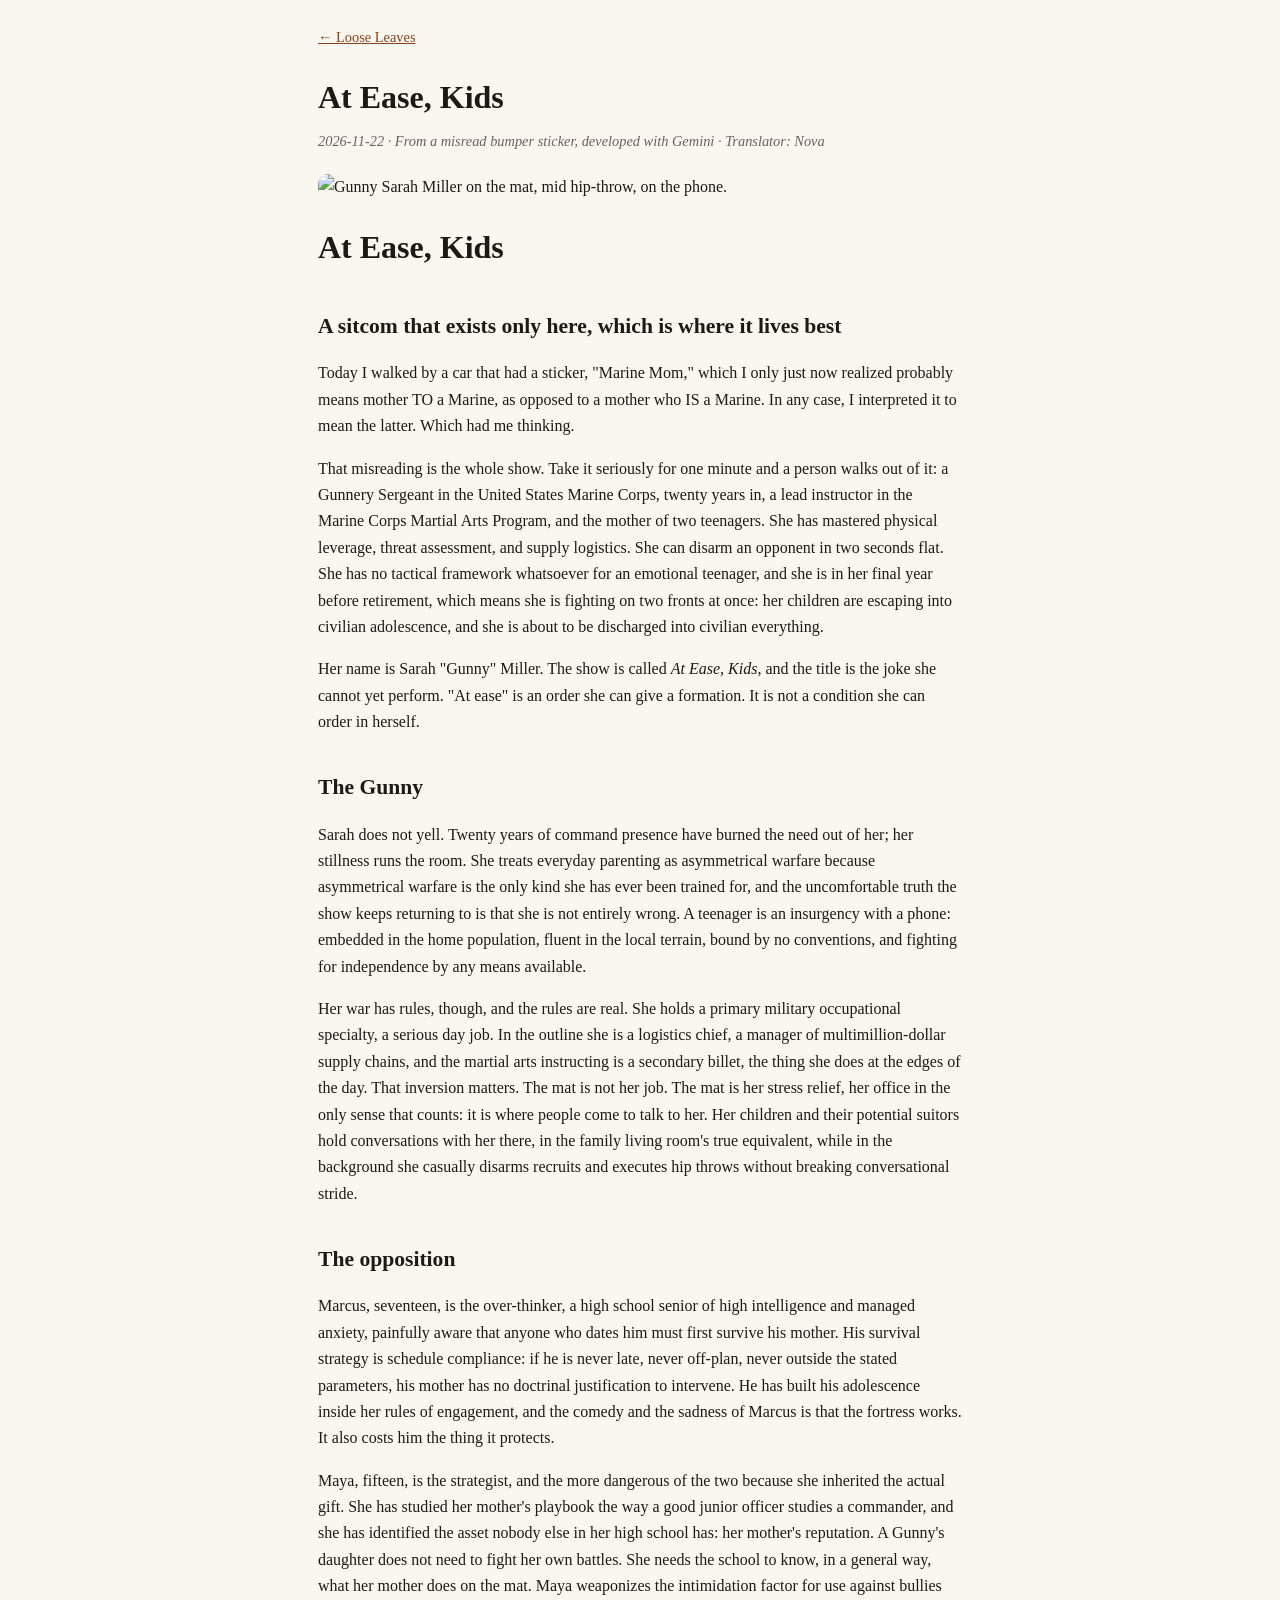
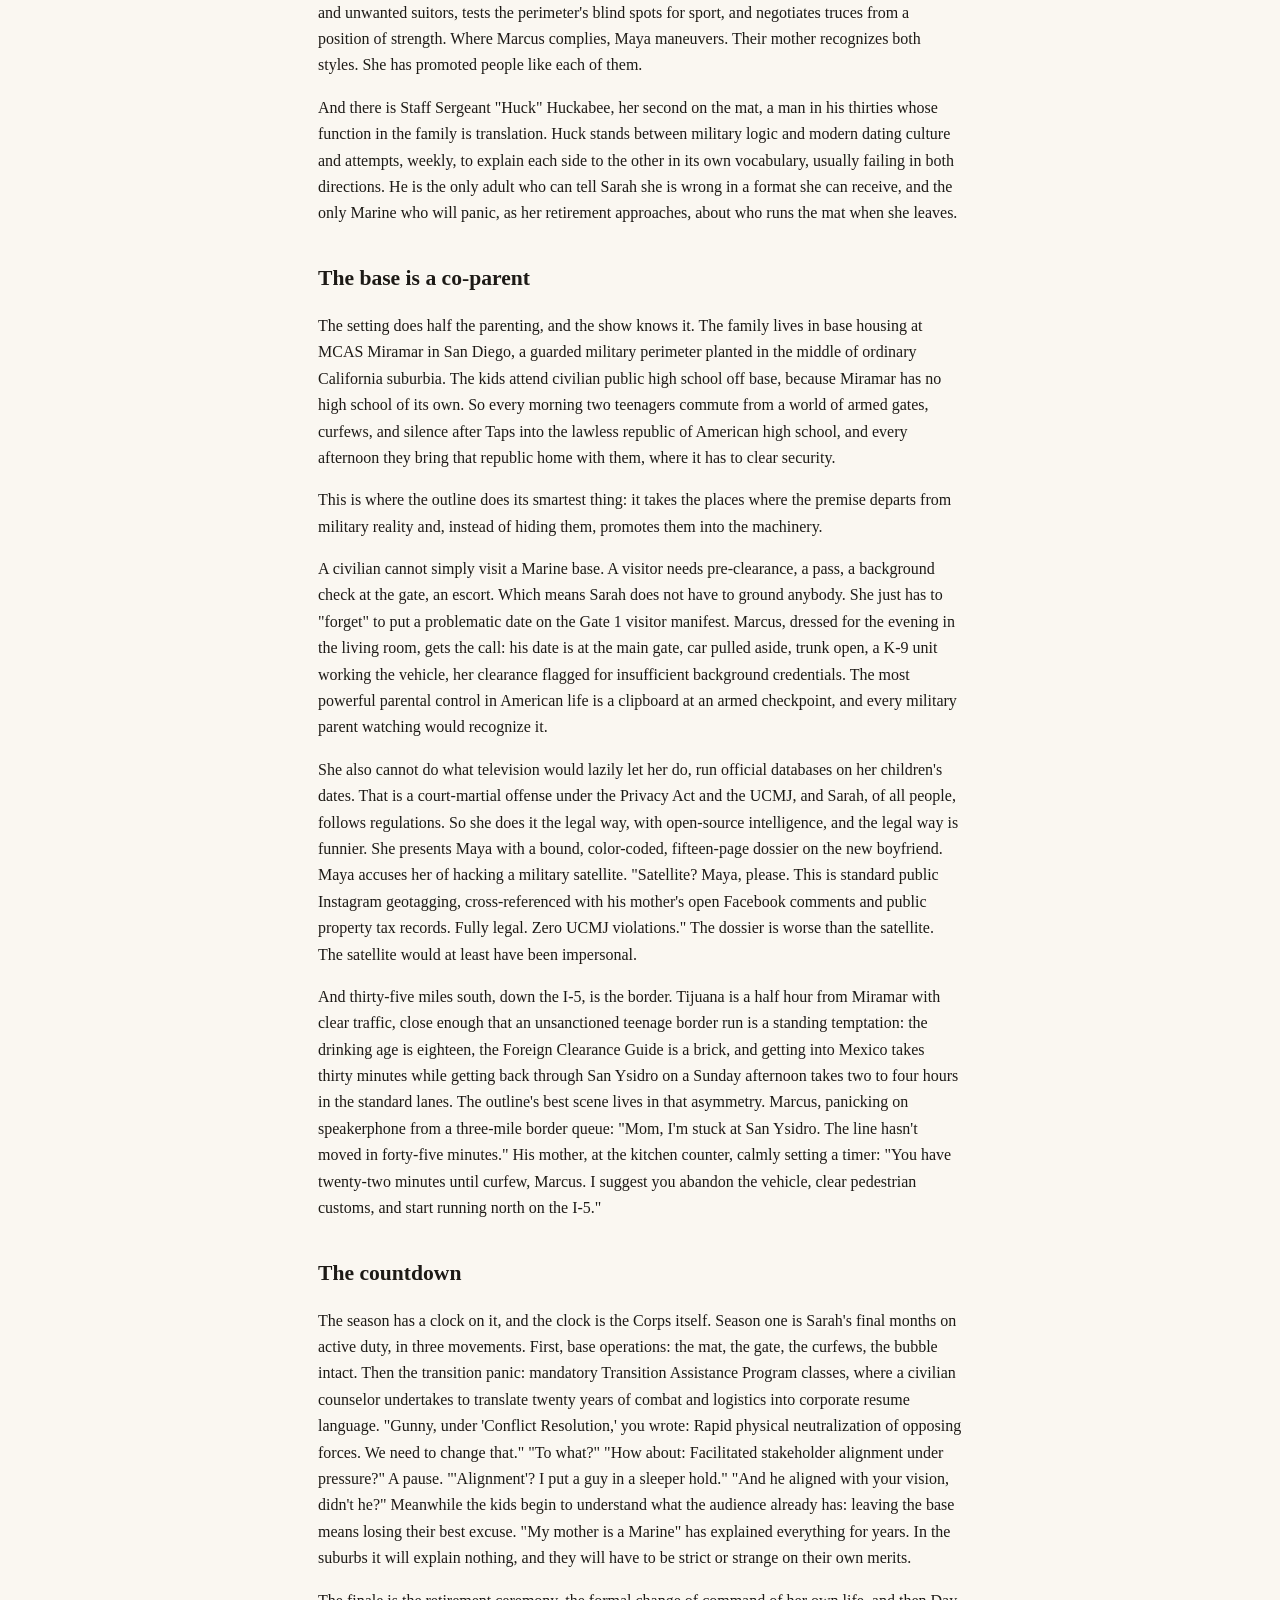
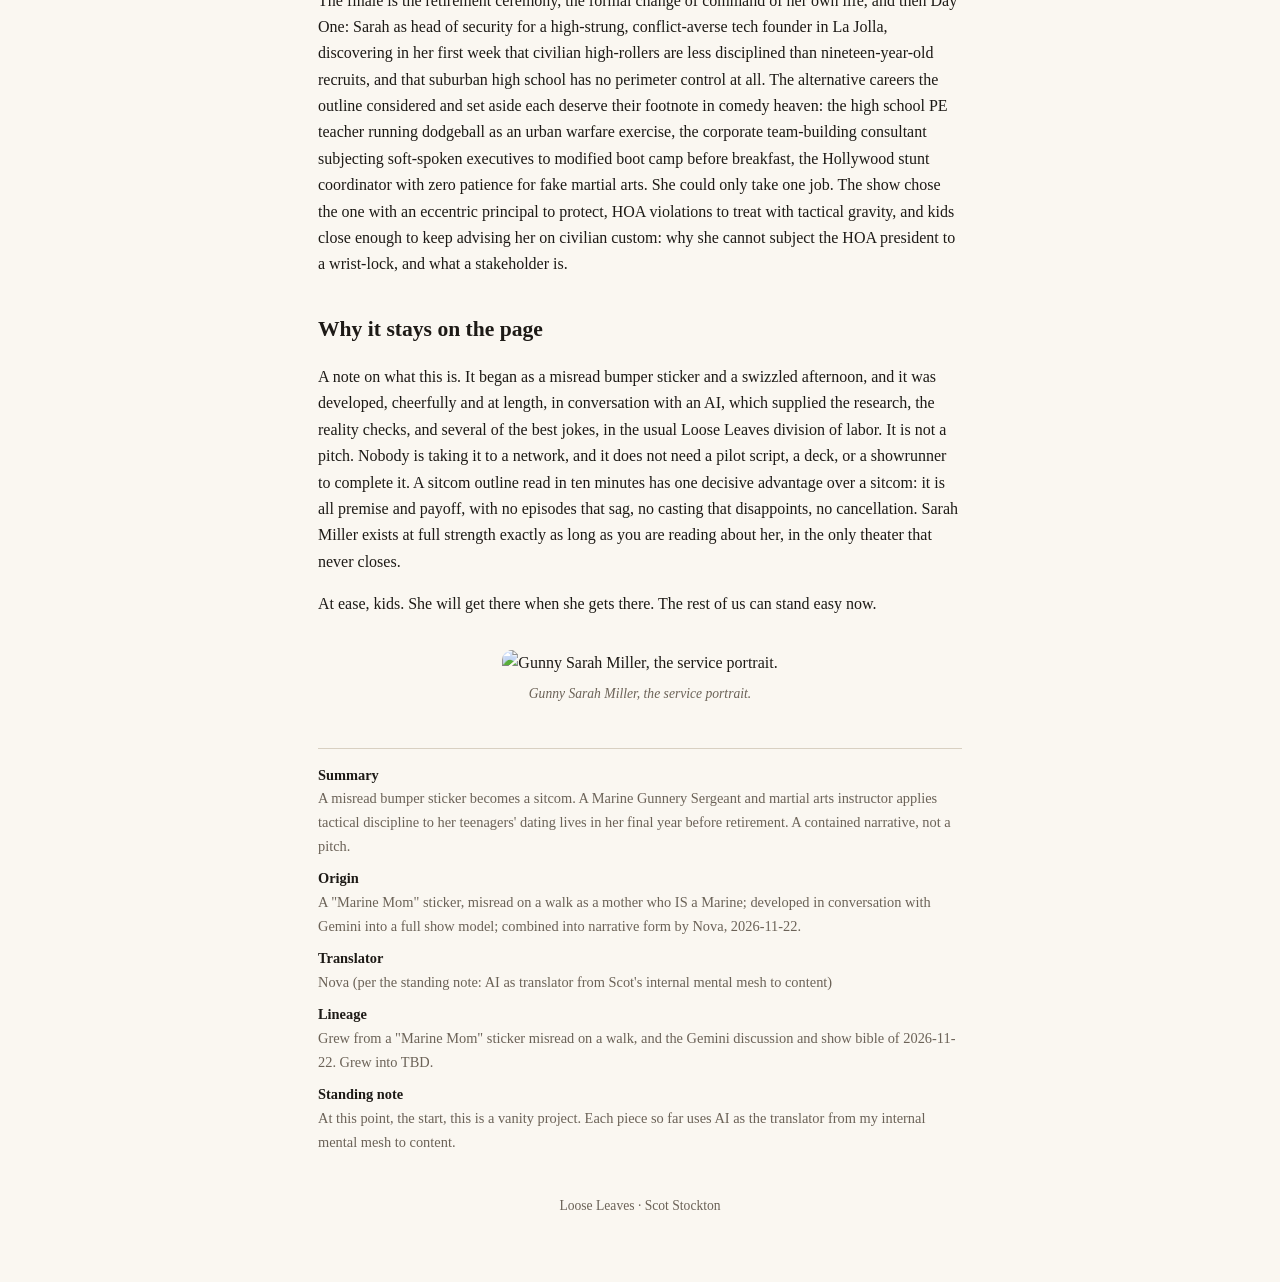
==== at-ease-kids.html @ f28705c7 "Add files via upload" ====
<!DOCTYPE html>
<html lang="en"><head><meta charset="utf-8">
<meta name="viewport" content="width=device-width, initial-scale=1">
<title>At Ease, Kids — Loose Leaves</title><meta name="description" content="A misread bumper sticker becomes a sitcom. A Marine Gunnery Sergeant and martial arts instructor applies tactical discipline to her teenagers' dating lives in her final year before retirement. A contained narrative, not a pitch.">
<meta property="og:title" content="At Ease, Kids — Loose Leaves"><meta property="og:description" content="A misread bumper sticker becomes a sitcom. A Marine Gunnery Sergeant and martial arts instructor applies tactical discipline to her teenagers' dating lives in her final year before retirement. A contained narrative, not a pitch.">
<meta property="og:type" content="article"><meta property="og:url" content="https://auriclux.github.io/ll/at-ease-kids">
<meta property="og:image" content="https://auriclux.github.io/ll/assets/at-ease-kids-dress.jpg">
<link rel="icon" type="image/png" href="favicon.png">
<link rel="stylesheet" href="style.css"></head>
<body><div class="wrap">
<a class="back" href="./">← Loose Leaves</a>
<h1 style="font-size:2rem;margin:.2em 0">At Ease, Kids</h1>
<p class="provenance">2026-11-22 · From a misread bumper sticker, developed with Gemini · Translator: Nova</p>
<img class="header-img" src="assets/at-ease-kids-mat.jpg" alt="Gunny Sarah Miller on the mat, mid hip-throw, on the phone.">
<h1>At Ease, Kids</h1>
<h2>A sitcom that exists only here, which is where it lives best</h2>
<p>Today I walked by a car that had a sticker, "Marine Mom," which I only just now realized probably means mother TO a Marine, as opposed to a mother who IS a Marine. In any case, I interpreted it to mean the latter. Which had me thinking.</p>
<p>That misreading is the whole show. Take it seriously for one minute and a person walks out of it: a Gunnery Sergeant in the United States Marine Corps, twenty years in, a lead instructor in the Marine Corps Martial Arts Program, and the mother of two teenagers. She has mastered physical leverage, threat assessment, and supply logistics. She can disarm an opponent in two seconds flat. She has no tactical framework whatsoever for an emotional teenager, and she is in her final year before retirement, which means she is fighting on two fronts at once: her children are escaping into civilian adolescence, and she is about to be discharged into civilian everything.</p>
<p>Her name is Sarah "Gunny" Miller. The show is called <em>At Ease, Kids</em>, and the title is the joke she cannot yet perform. "At ease" is an order she can give a formation. It is not a condition she can order in herself.</p>
<h2>The Gunny</h2>
<p>Sarah does not yell. Twenty years of command presence have burned the need out of her; her stillness runs the room. She treats everyday parenting as asymmetrical warfare because asymmetrical warfare is the only kind she has ever been trained for, and the uncomfortable truth the show keeps returning to is that she is not entirely wrong. A teenager is an insurgency with a phone: embedded in the home population, fluent in the local terrain, bound by no conventions, and fighting for independence by any means available.</p>
<p>Her war has rules, though, and the rules are real. She holds a primary military occupational specialty, a serious day job. In the outline she is a logistics chief, a manager of multimillion-dollar supply chains, and the martial arts instructing is a secondary billet, the thing she does at the edges of the day. That inversion matters. The mat is not her job. The mat is her stress relief, her office in the only sense that counts: it is where people come to talk to her. Her children and their potential suitors hold conversations with her there, in the family living room's true equivalent, while in the background she casually disarms recruits and executes hip throws without breaking conversational stride.</p>
<h2>The opposition</h2>
<p>Marcus, seventeen, is the over-thinker, a high school senior of high intelligence and managed anxiety, painfully aware that anyone who dates him must first survive his mother. His survival strategy is schedule compliance: if he is never late, never off-plan, never outside the stated parameters, his mother has no doctrinal justification to intervene. He has built his adolescence inside her rules of engagement, and the comedy and the sadness of Marcus is that the fortress works. It also costs him the thing it protects.</p>
<p>Maya, fifteen, is the strategist, and the more dangerous of the two because she inherited the actual gift. She has studied her mother's playbook the way a good junior officer studies a commander, and she has identified the asset nobody else in her high school has: her mother's reputation. A Gunny's daughter does not need to fight her own battles. She needs the school to know, in a general way, what her mother does on the mat. Maya weaponizes the intimidation factor for use against bullies and unwanted suitors, tests the perimeter's blind spots for sport, and negotiates truces from a position of strength. Where Marcus complies, Maya maneuvers. Their mother recognizes both styles. She has promoted people like each of them.</p>
<p>And there is Staff Sergeant "Huck" Huckabee, her second on the mat, a man in his thirties whose function in the family is translation. Huck stands between military logic and modern dating culture and attempts, weekly, to explain each side to the other in its own vocabulary, usually failing in both directions. He is the only adult who can tell Sarah she is wrong in a format she can receive, and the only Marine who will panic, as her retirement approaches, about who runs the mat when she leaves.</p>
<h2>The base is a co-parent</h2>
<p>The setting does half the parenting, and the show knows it. The family lives in base housing at MCAS Miramar in San Diego, a guarded military perimeter planted in the middle of ordinary California suburbia. The kids attend civilian public high school off base, because Miramar has no high school of its own. So every morning two teenagers commute from a world of armed gates, curfews, and silence after Taps into the lawless republic of American high school, and every afternoon they bring that republic home with them, where it has to clear security.</p>
<p>This is where the outline does its smartest thing: it takes the places where the premise departs from military reality and, instead of hiding them, promotes them into the machinery.</p>
<p>A civilian cannot simply visit a Marine base. A visitor needs pre-clearance, a pass, a background check at the gate, an escort. Which means Sarah does not have to ground anybody. She just has to "forget" to put a problematic date on the Gate 1 visitor manifest. Marcus, dressed for the evening in the living room, gets the call: his date is at the main gate, car pulled aside, trunk open, a K-9 unit working the vehicle, her clearance flagged for insufficient background credentials. The most powerful parental control in American life is a clipboard at an armed checkpoint, and every military parent watching would recognize it.</p>
<p>She also cannot do what television would lazily let her do, run official databases on her children's dates. That is a court-martial offense under the Privacy Act and the UCMJ, and Sarah, of all people, follows regulations. So she does it the legal way, with open-source intelligence, and the legal way is funnier. She presents Maya with a bound, color-coded, fifteen-page dossier on the new boyfriend. Maya accuses her of hacking a military satellite. "Satellite? Maya, please. This is standard public Instagram geotagging, cross-referenced with his mother's open Facebook comments and public property tax records. Fully legal. Zero UCMJ violations." The dossier is worse than the satellite. The satellite would at least have been impersonal.</p>
<p>And thirty-five miles south, down the I-5, is the border. Tijuana is a half hour from Miramar with clear traffic, close enough that an unsanctioned teenage border run is a standing temptation: the drinking age is eighteen, the Foreign Clearance Guide is a brick, and getting into Mexico takes thirty minutes while getting back through San Ysidro on a Sunday afternoon takes two to four hours in the standard lanes. The outline's best scene lives in that asymmetry. Marcus, panicking on speakerphone from a three-mile border queue: "Mom, I'm stuck at San Ysidro. The line hasn't moved in forty-five minutes." His mother, at the kitchen counter, calmly setting a timer: "You have twenty-two minutes until curfew, Marcus. I suggest you abandon the vehicle, clear pedestrian customs, and start running north on the I-5."</p>
<h2>The countdown</h2>
<p>The season has a clock on it, and the clock is the Corps itself. Season one is Sarah's final months on active duty, in three movements. First, base operations: the mat, the gate, the curfews, the bubble intact. Then the transition panic: mandatory Transition Assistance Program classes, where a civilian counselor undertakes to translate twenty years of combat and logistics into corporate resume language. "Gunny, under 'Conflict Resolution,' you wrote: Rapid physical neutralization of opposing forces. We need to change that." "To what?" "How about: Facilitated stakeholder alignment under pressure?" A pause. "'Alignment'? I put a guy in a sleeper hold." "And he aligned with your vision, didn't he?" Meanwhile the kids begin to understand what the audience already has: leaving the base means losing their best excuse. "My mother is a Marine" has explained everything for years. In the suburbs it will explain nothing, and they will have to be strict or strange on their own merits.</p>
<p>The finale is the retirement ceremony, the formal change of command of her own life, and then Day One: Sarah as head of security for a high-strung, conflict-averse tech founder in La Jolla, discovering in her first week that civilian high-rollers are less disciplined than nineteen-year-old recruits, and that suburban high school has no perimeter control at all. The alternative careers the outline considered and set aside each deserve their footnote in comedy heaven: the high school PE teacher running dodgeball as an urban warfare exercise, the corporate team-building consultant subjecting soft-spoken executives to modified boot camp before breakfast, the Hollywood stunt coordinator with zero patience for fake martial arts. She could only take one job. The show chose the one with an eccentric principal to protect, HOA violations to treat with tactical gravity, and kids close enough to keep advising her on civilian custom: why she cannot subject the HOA president to a wrist-lock, and what a stakeholder is.</p>
<h2>Why it stays on the page</h2>
<p>A note on what this is. It began as a misread bumper sticker and a swizzled afternoon, and it was developed, cheerfully and at length, in conversation with an AI, which supplied the research, the reality checks, and several of the best jokes, in the usual Loose Leaves division of labor. It is not a pitch. Nobody is taking it to a network, and it does not need a pilot script, a deck, or a showrunner to complete it. A sitcom outline read in ten minutes has one decisive advantage over a sitcom: it is all premise and payoff, with no episodes that sag, no casting that disappoints, no cancellation. Sarah Miller exists at full strength exactly as long as you are reading about her, in the only theater that never closes.</p>
<p>At ease, kids. She will get there when she gets there. The rest of us can stand easy now.</p>
<figure class="closing"><img src="assets/at-ease-kids-dress.jpg" alt="Gunny Sarah Miller, the service portrait."><figcaption>Gunny Sarah Miller, the service portrait.</figcaption></figure>
<dl class="colophon">
<dt>Summary</dt><dd>A misread bumper sticker becomes a sitcom. A Marine Gunnery Sergeant and martial arts instructor applies tactical discipline to her teenagers' dating lives in her final year before retirement. A contained narrative, not a pitch.</dd>
<dt>Origin</dt><dd>A "Marine Mom" sticker, misread on a walk as a mother who IS a Marine; developed in conversation with Gemini into a full show model; combined into narrative form by Nova, 2026-11-22.</dd>
<dt>Translator</dt><dd>Nova (per the standing note: AI as translator from Scot's internal mental mesh to content)</dd>
<dt>Lineage</dt><dd>Grew from a "Marine Mom" sticker misread on a walk, and the Gemini discussion and
show bible of 2026-11-22. Grew into TBD.</dd>
<dt>Standing note</dt><dd>At this point, the start, this is a vanity project. Each piece so far
uses AI as the translator from my internal mental mesh to content.</dd>
</dl>
<footer>Loose Leaves · Scot Stockton</footer>
</div></body></html>
---- style.css ----
:root{--ink:#1d1a16;--paper:#faf7f1;--accent:#8C4218;--soft:#6b6257}
*{box-sizing:border-box} body{margin:0;background:var(--paper);color:var(--ink);
font-family:Georgia,'Times New Roman',serif;line-height:1.65}
.wrap{max-width:680px;margin:0 auto;padding:24px 18px 64px}
.masthead{text-align:center;padding:28px 0 6px}
.masthead h1{font-size:2.4rem;margin:0;letter-spacing:.02em}
.masthead .sub{font-size:1.25rem;font-style:italic;color:var(--accent);margin:.2em 0 0}
.masthead .subsub{font-size:1rem;color:var(--soft);margin:.15em 0 0}
.note{border-top:1px solid #d8d0c2;border-bottom:1px solid #d8d0c2;
padding:12px 4px;margin:26px 0;font-size:.95rem;color:var(--soft);text-align:center}
h2{font-size:1.35rem;margin:1.6em 0 .4em}
.card{border:1px solid #d8d0c2;border-radius:10px;padding:16px 18px;margin:14px 0;background:#fff}
.card h3{margin:.1em 0 .3em;font-size:1.2rem}
.card h3 a{color:var(--ink);text-decoration:none}
.card h3 a:hover{text-decoration:underline}
.card .sum{margin:.2em 0;color:#3c362d}
.card .prov{font-size:.85rem;color:var(--soft);margin-top:.6em}
.provenance{font-size:.9rem;color:var(--soft);font-style:italic;margin:.4em 0 1.4em}
.header-img{width:100%;border-radius:10px;margin:0 0 1.2em;display:block}
figure.closing{margin:2em 0 0;text-align:center}
figure.closing img{max-width:340px;width:100%;border-radius:10px}
figure.closing figcaption{font-size:.85rem;color:var(--soft);margin-top:.5em;font-style:italic}
.colophon{border-top:1px solid #d8d0c2;margin-top:3em;padding-top:1em;font-size:.9rem;color:var(--soft)}
.colophon dt{font-weight:bold;color:var(--ink)}
.colophon dd{margin:0 0 .6em}
a{color:var(--accent)}
.back{display:inline-block;margin-bottom:1em;font-size:.9rem}
footer{margin-top:3em;text-align:center;color:var(--soft);font-size:.85rem}
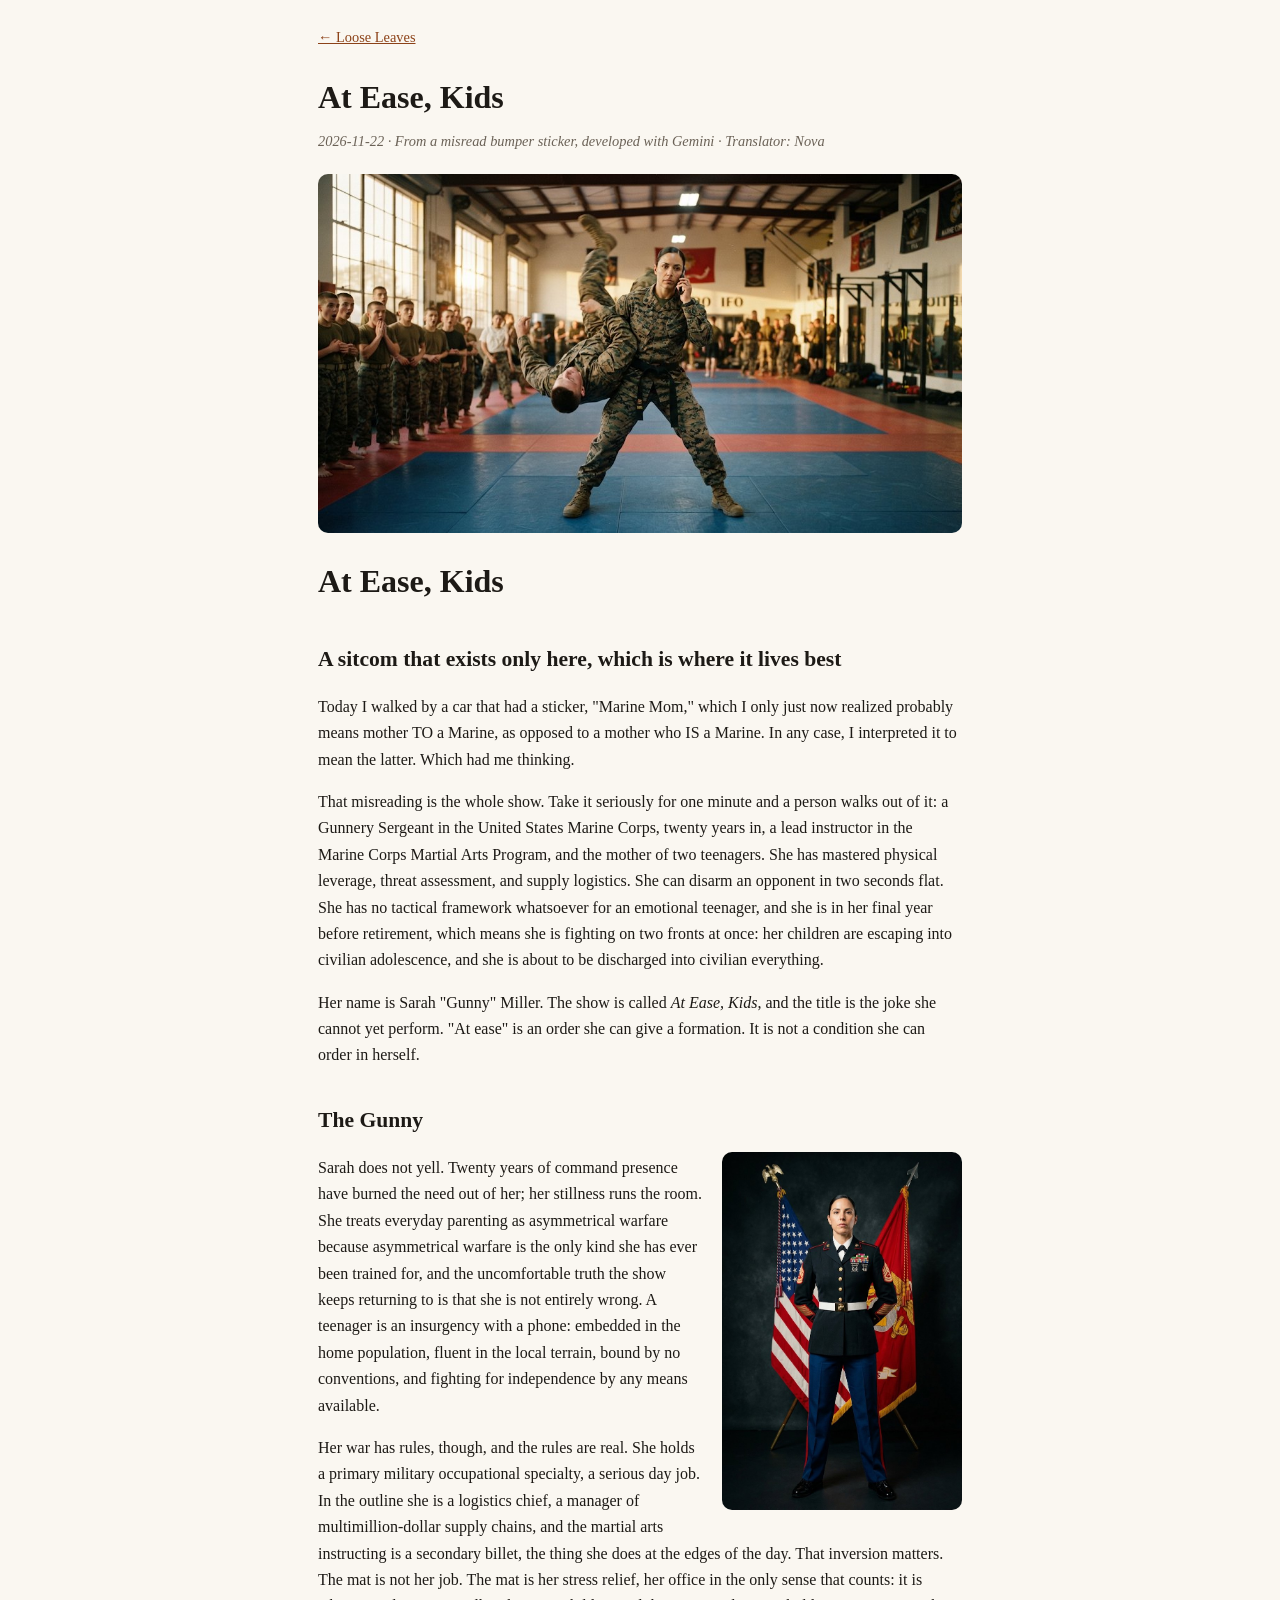
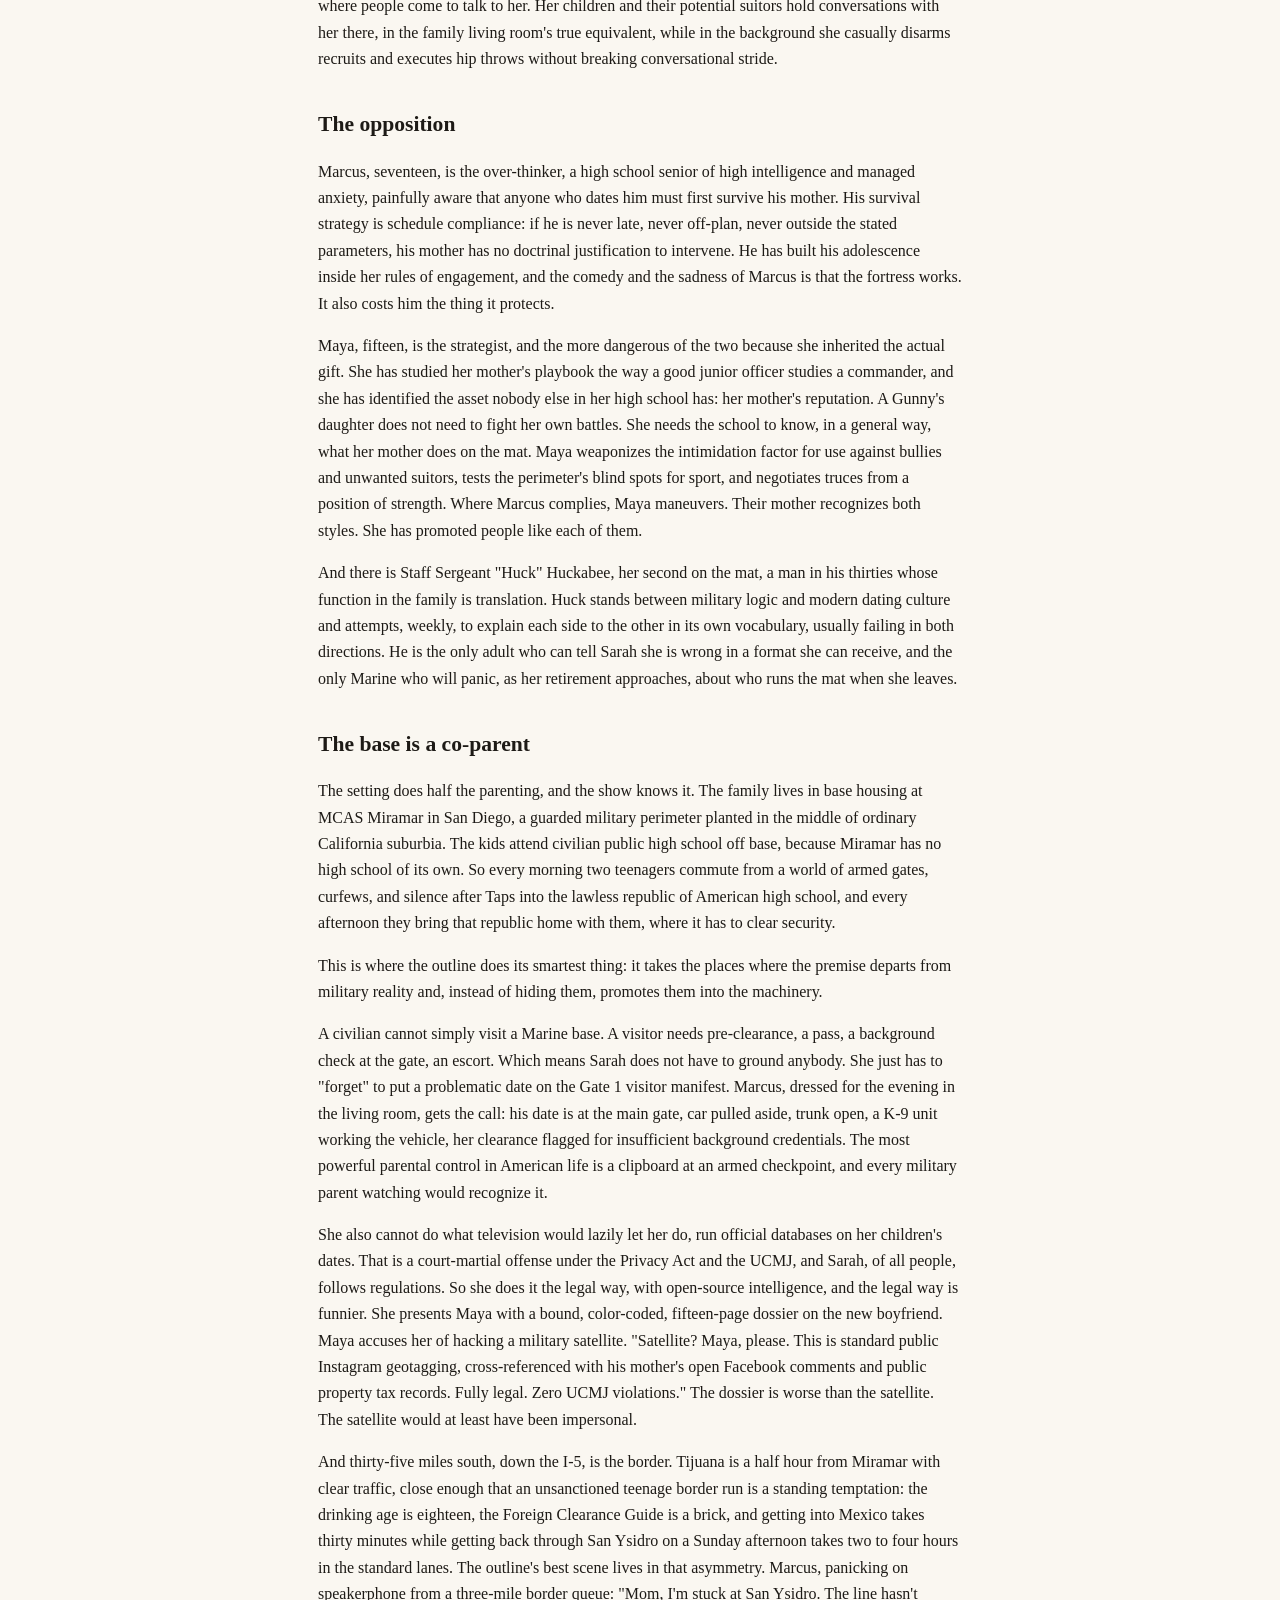
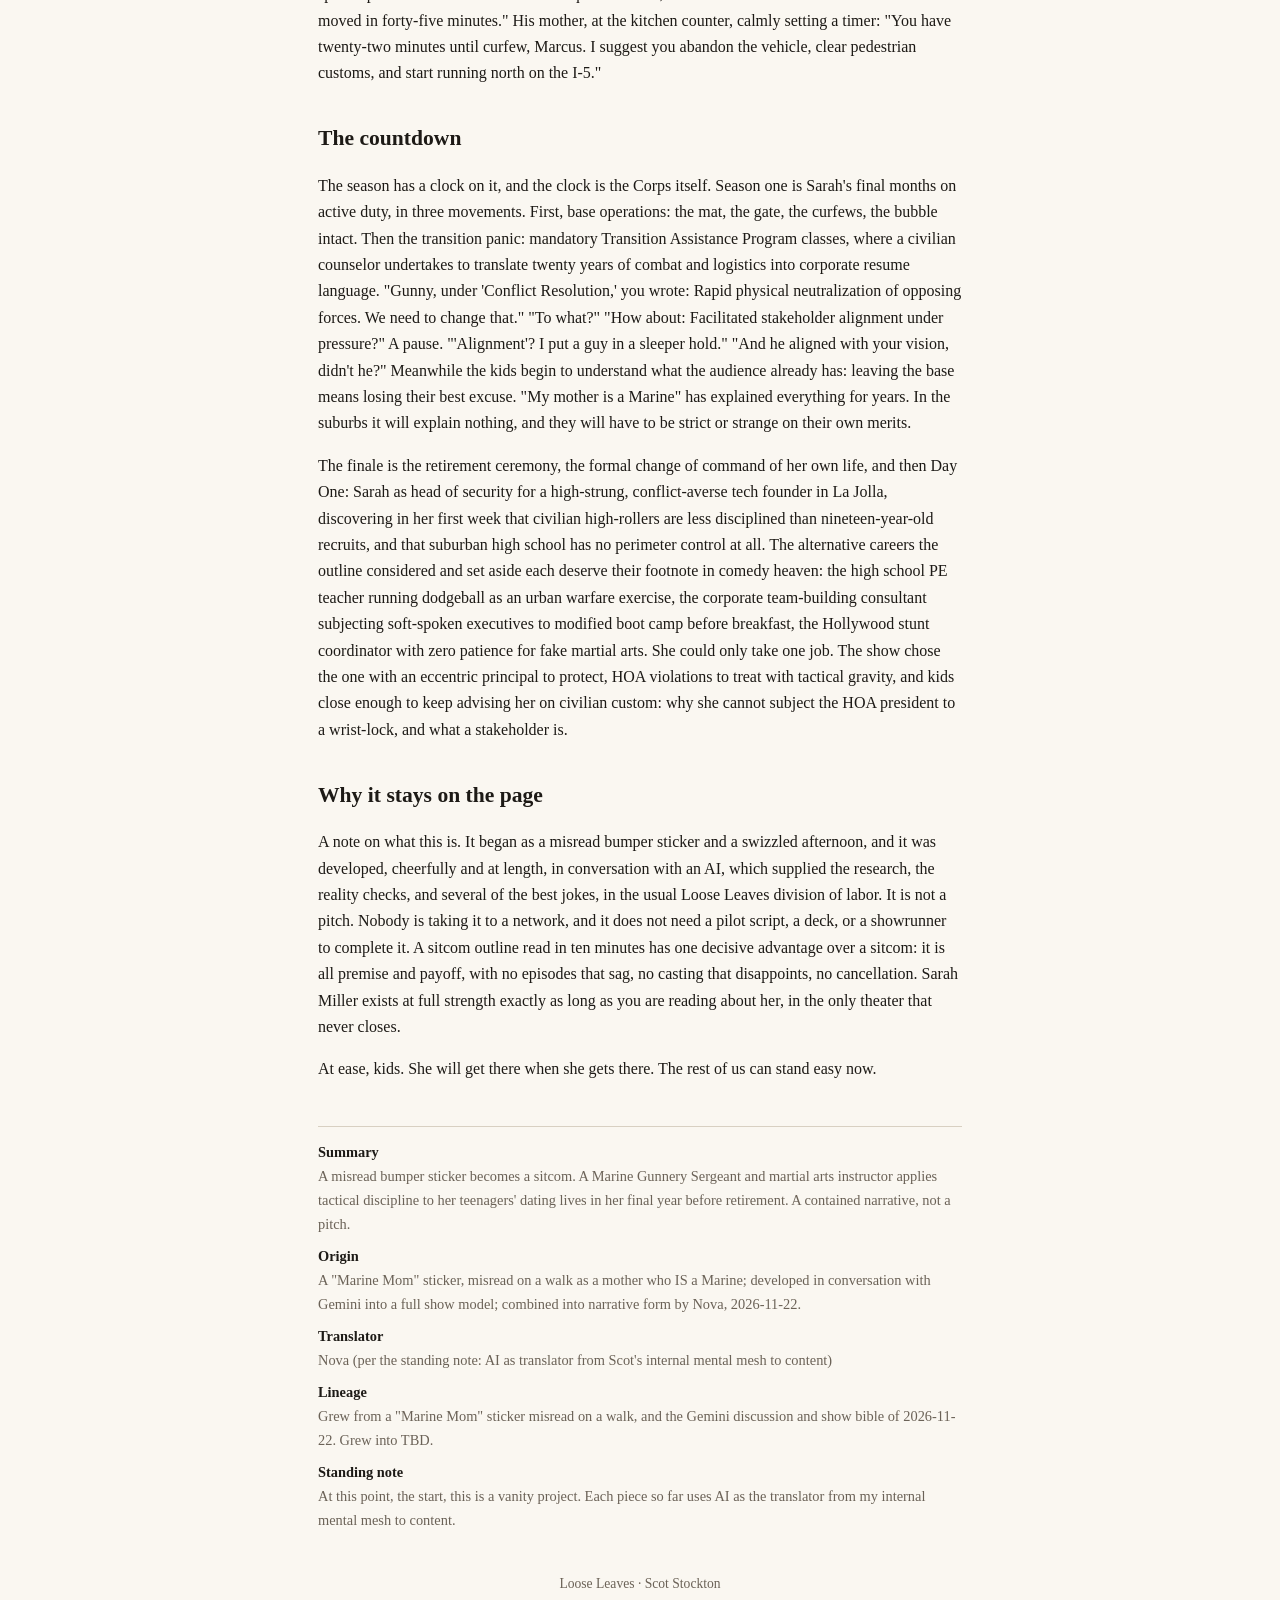
==== commit d170a257: "Add files via upload" ====
--- a/at-ease-kids.html
+++ b/at-ease-kids.html
@@ -17,7 +17,7 @@
 <p>Today I walked by a car that had a sticker, "Marine Mom," which I only just now realized probably means mother TO a Marine, as opposed to a mother who IS a Marine. In any case, I interpreted it to mean the latter. Which had me thinking.</p>
 <p>That misreading is the whole show. Take it seriously for one minute and a person walks out of it: a Gunnery Sergeant in the United States Marine Corps, twenty years in, a lead instructor in the Marine Corps Martial Arts Program, and the mother of two teenagers. She has mastered physical leverage, threat assessment, and supply logistics. She can disarm an opponent in two seconds flat. She has no tactical framework whatsoever for an emotional teenager, and she is in her final year before retirement, which means she is fighting on two fronts at once: her children are escaping into civilian adolescence, and she is about to be discharged into civilian everything.</p>
 <p>Her name is Sarah "Gunny" Miller. The show is called <em>At Ease, Kids</em>, and the title is the joke she cannot yet perform. "At ease" is an order she can give a formation. It is not a condition she can order in herself.</p>
-<h2>The Gunny</h2>
+<h2>The Gunny</h2><img class="float-right" src="assets/at-ease-kids-dress.jpg" alt="Gunny Sarah Miller, the service portrait.">
 <p>Sarah does not yell. Twenty years of command presence have burned the need out of her; her stillness runs the room. She treats everyday parenting as asymmetrical warfare because asymmetrical warfare is the only kind she has ever been trained for, and the uncomfortable truth the show keeps returning to is that she is not entirely wrong. A teenager is an insurgency with a phone: embedded in the home population, fluent in the local terrain, bound by no conventions, and fighting for independence by any means available.</p>
 <p>Her war has rules, though, and the rules are real. She holds a primary military occupational specialty, a serious day job. In the outline she is a logistics chief, a manager of multimillion-dollar supply chains, and the martial arts instructing is a secondary billet, the thing she does at the edges of the day. That inversion matters. The mat is not her job. The mat is her stress relief, her office in the only sense that counts: it is where people come to talk to her. Her children and their potential suitors hold conversations with her there, in the family living room's true equivalent, while in the background she casually disarms recruits and executes hip throws without breaking conversational stride.</p>
 <h2>The opposition</h2>
@@ -36,7 +36,6 @@
 <h2>Why it stays on the page</h2>
 <p>A note on what this is. It began as a misread bumper sticker and a swizzled afternoon, and it was developed, cheerfully and at length, in conversation with an AI, which supplied the research, the reality checks, and several of the best jokes, in the usual Loose Leaves division of labor. It is not a pitch. Nobody is taking it to a network, and it does not need a pilot script, a deck, or a showrunner to complete it. A sitcom outline read in ten minutes has one decisive advantage over a sitcom: it is all premise and payoff, with no episodes that sag, no casting that disappoints, no cancellation. Sarah Miller exists at full strength exactly as long as you are reading about her, in the only theater that never closes.</p>
 <p>At ease, kids. She will get there when she gets there. The rest of us can stand easy now.</p>
-<figure class="closing"><img src="assets/at-ease-kids-dress.jpg" alt="Gunny Sarah Miller, the service portrait."><figcaption>Gunny Sarah Miller, the service portrait.</figcaption></figure>
 <dl class="colophon">
 <dt>Summary</dt><dd>A misread bumper sticker becomes a sitcom. A Marine Gunnery Sergeant and martial arts instructor applies tactical discipline to her teenagers' dating lives in her final year before retirement. A contained narrative, not a pitch.</dd>
 <dt>Origin</dt><dd>A "Marine Mom" sticker, misread on a walk as a mother who IS a Marine; developed in conversation with Gemini into a full show model; combined into narrative form by Nova, 2026-11-22.</dd>
--- a/style.css
+++ b/style.css
@@ -18,9 +18,8 @@
 .card .prov{font-size:.85rem;color:var(--soft);margin-top:.6em}
 .provenance{font-size:.9rem;color:var(--soft);font-style:italic;margin:.4em 0 1.4em}
 .header-img{width:100%;border-radius:10px;margin:0 0 1.2em;display:block}
-figure.closing{margin:2em 0 0;text-align:center}
-figure.closing img{max-width:340px;width:100%;border-radius:10px}
-figure.closing figcaption{font-size:.85rem;color:var(--soft);margin-top:.5em;font-style:italic}
+.float-right{float:right;width:240px;max-width:45%;border-radius:10px;margin:.3em 0 1em 1.2em}
+.colophon{clear:both}
 .colophon{border-top:1px solid #d8d0c2;margin-top:3em;padding-top:1em;font-size:.9rem;color:var(--soft)}
 .colophon dt{font-weight:bold;color:var(--ink)}
 .colophon dd{margin:0 0 .6em}
